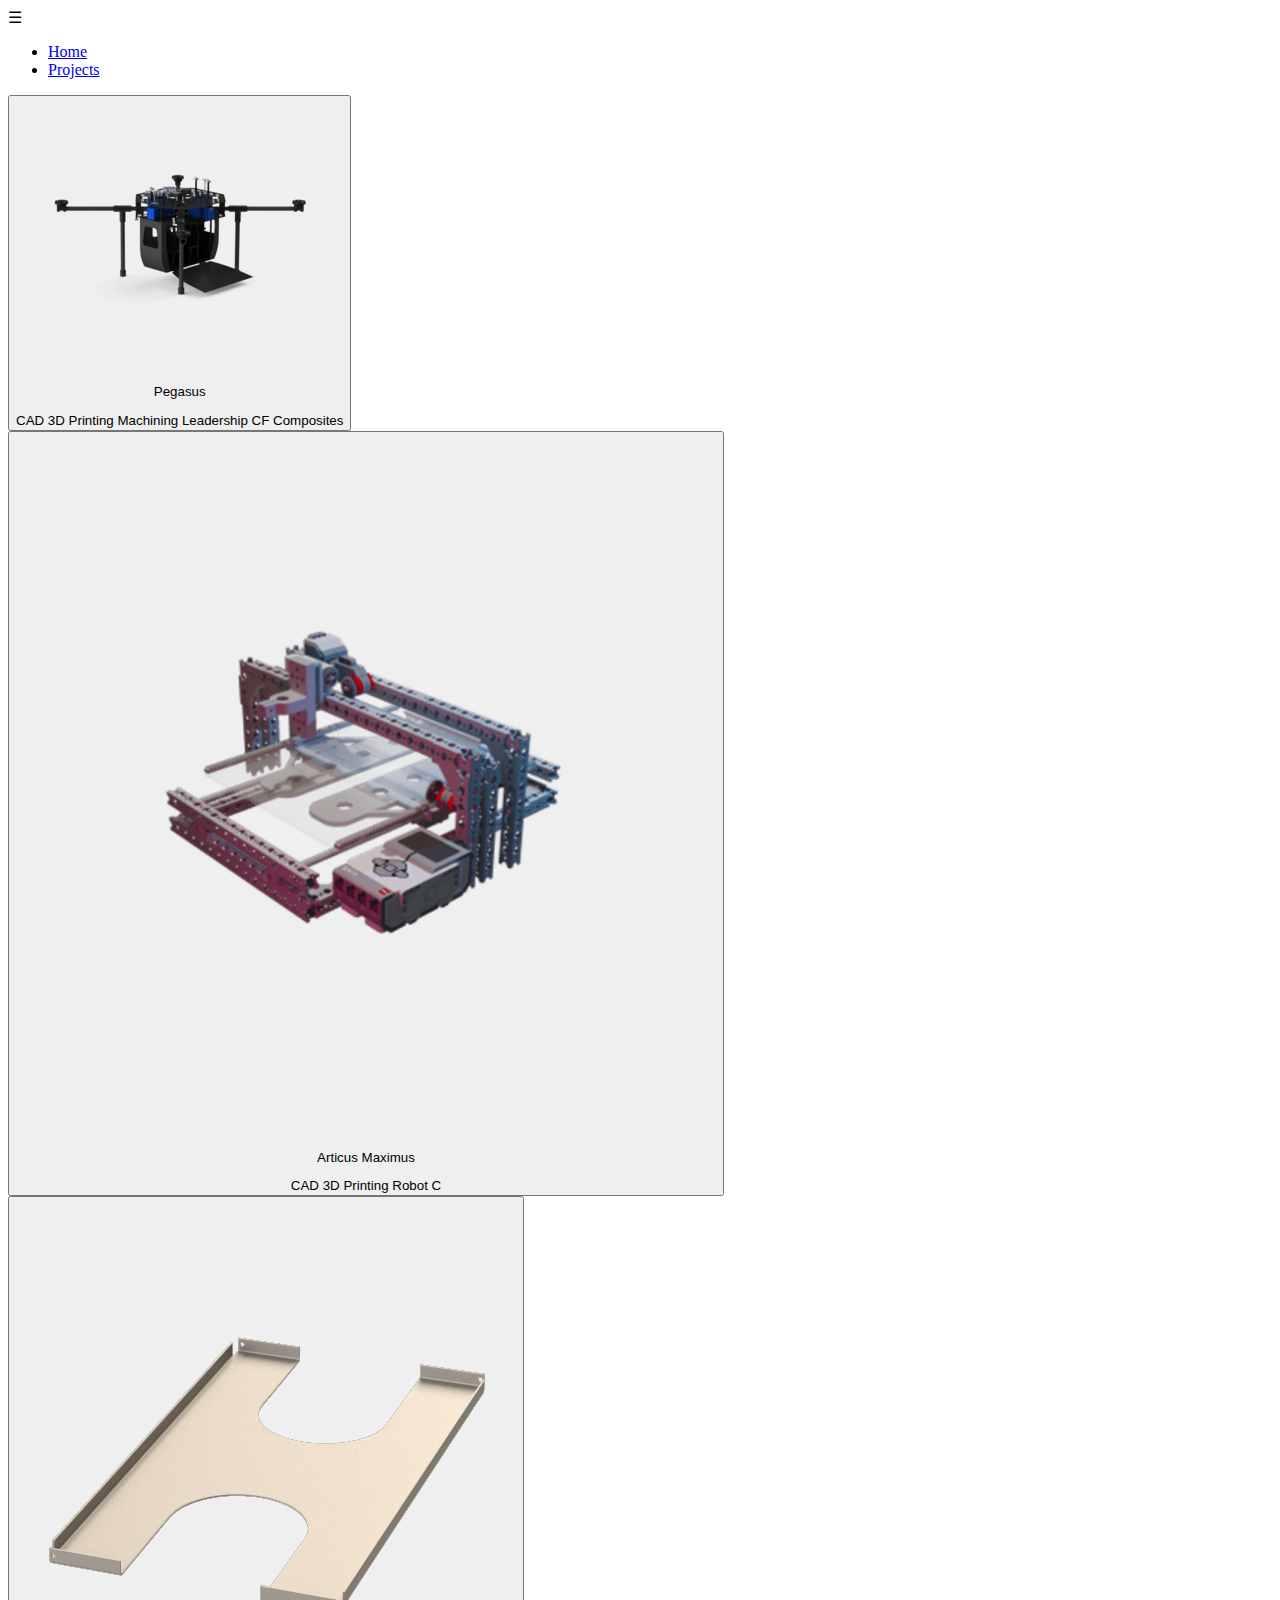
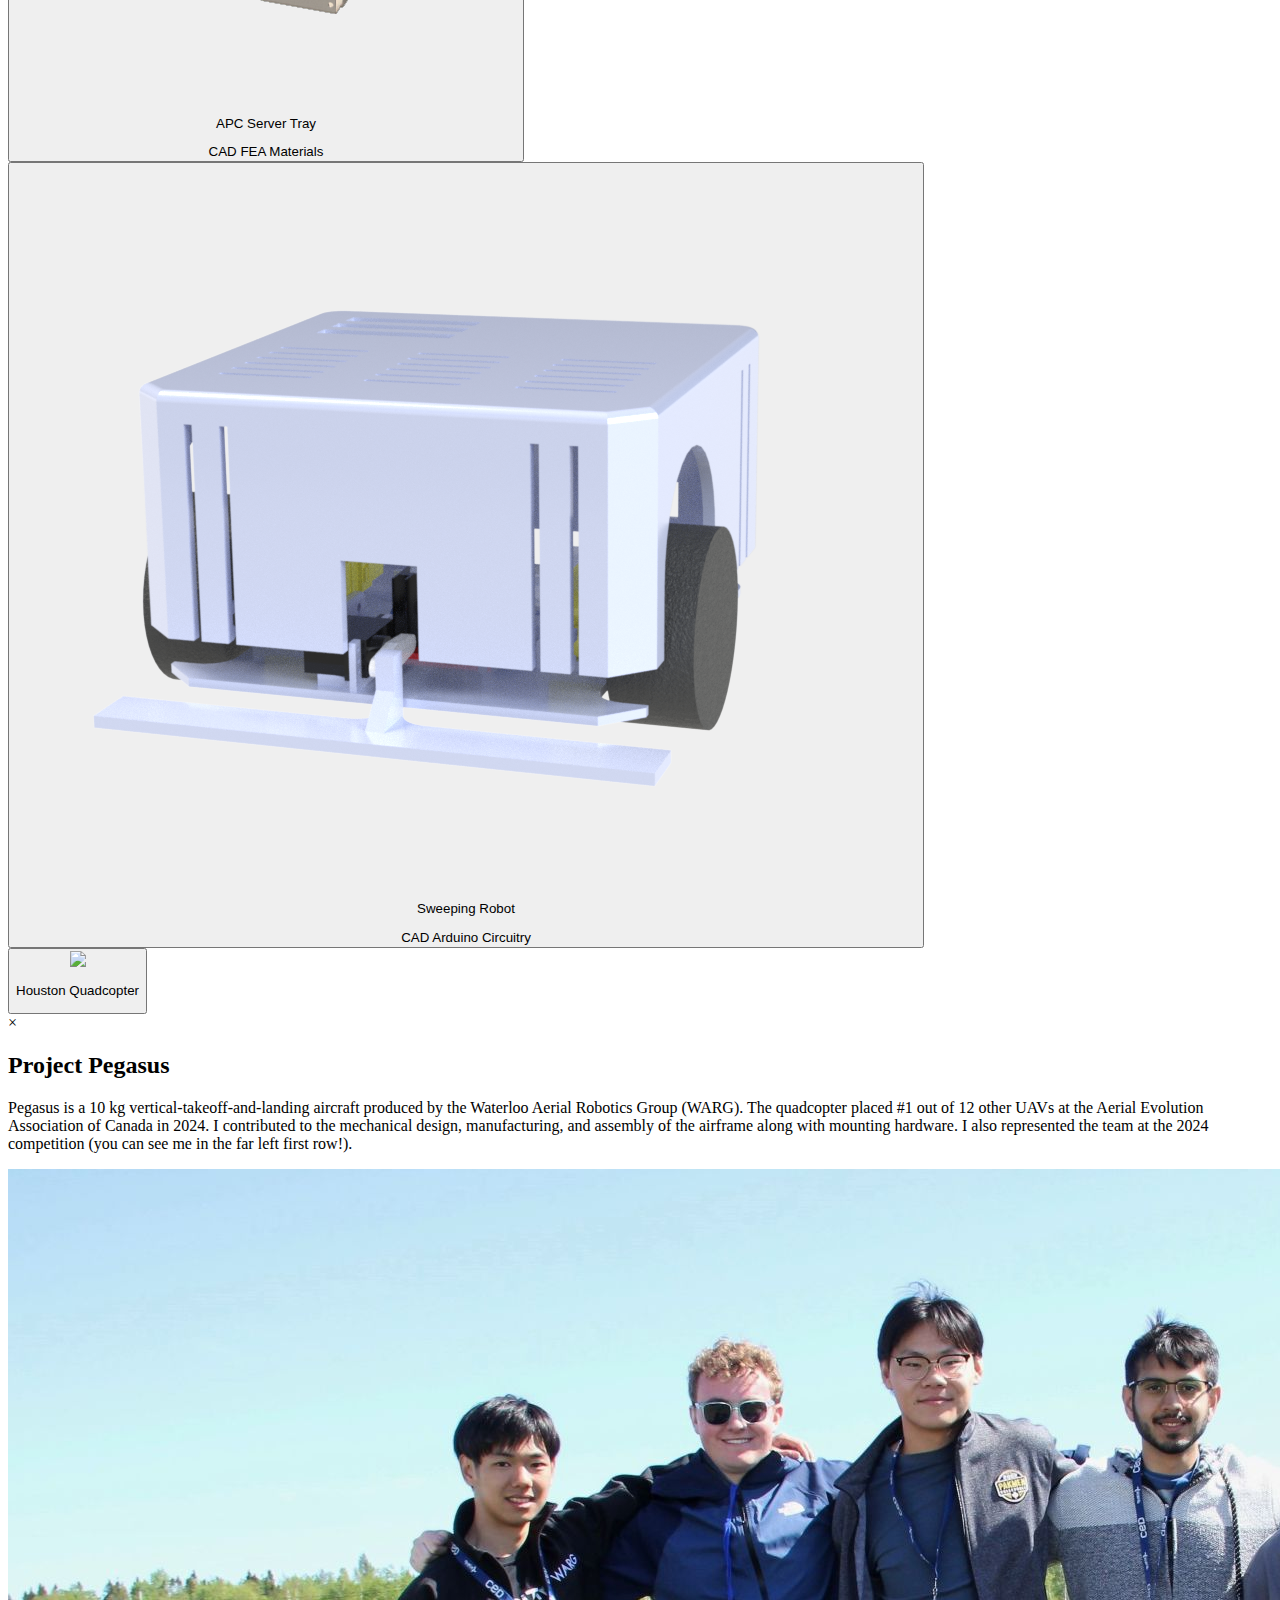
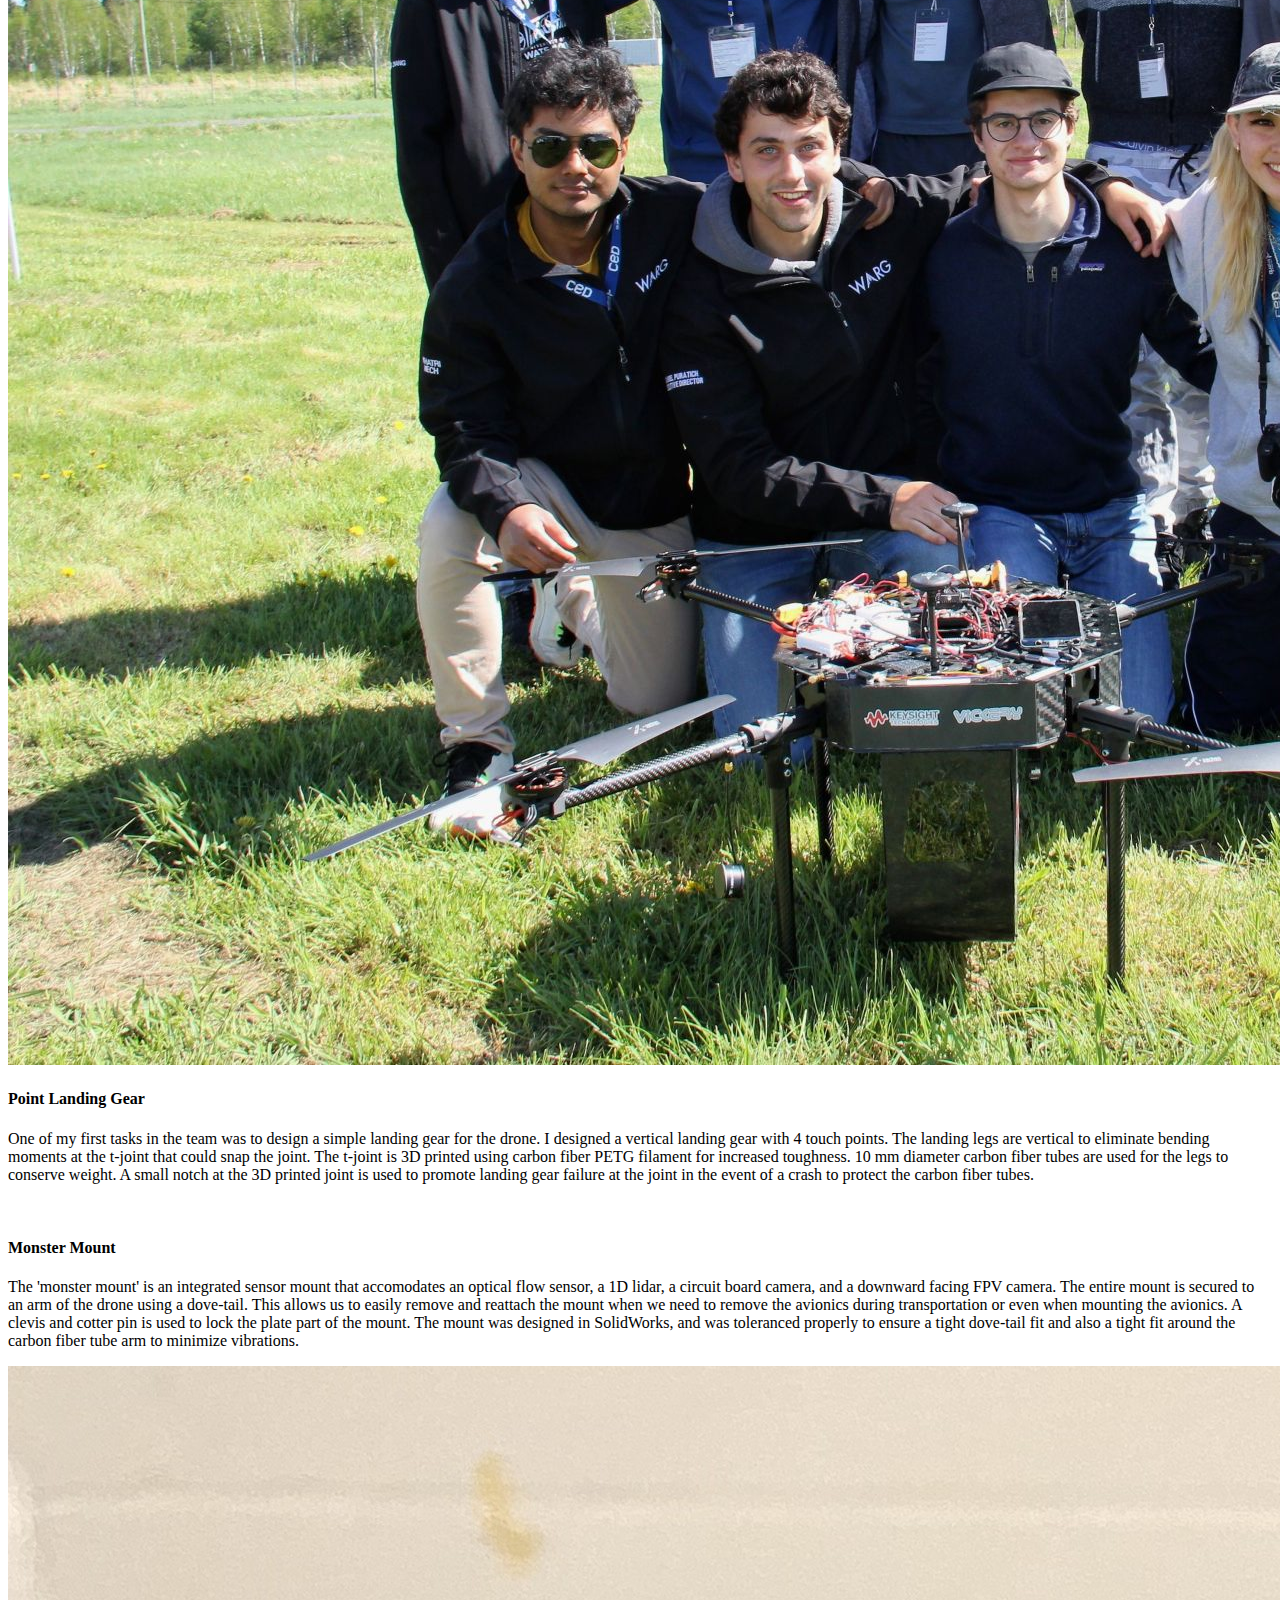
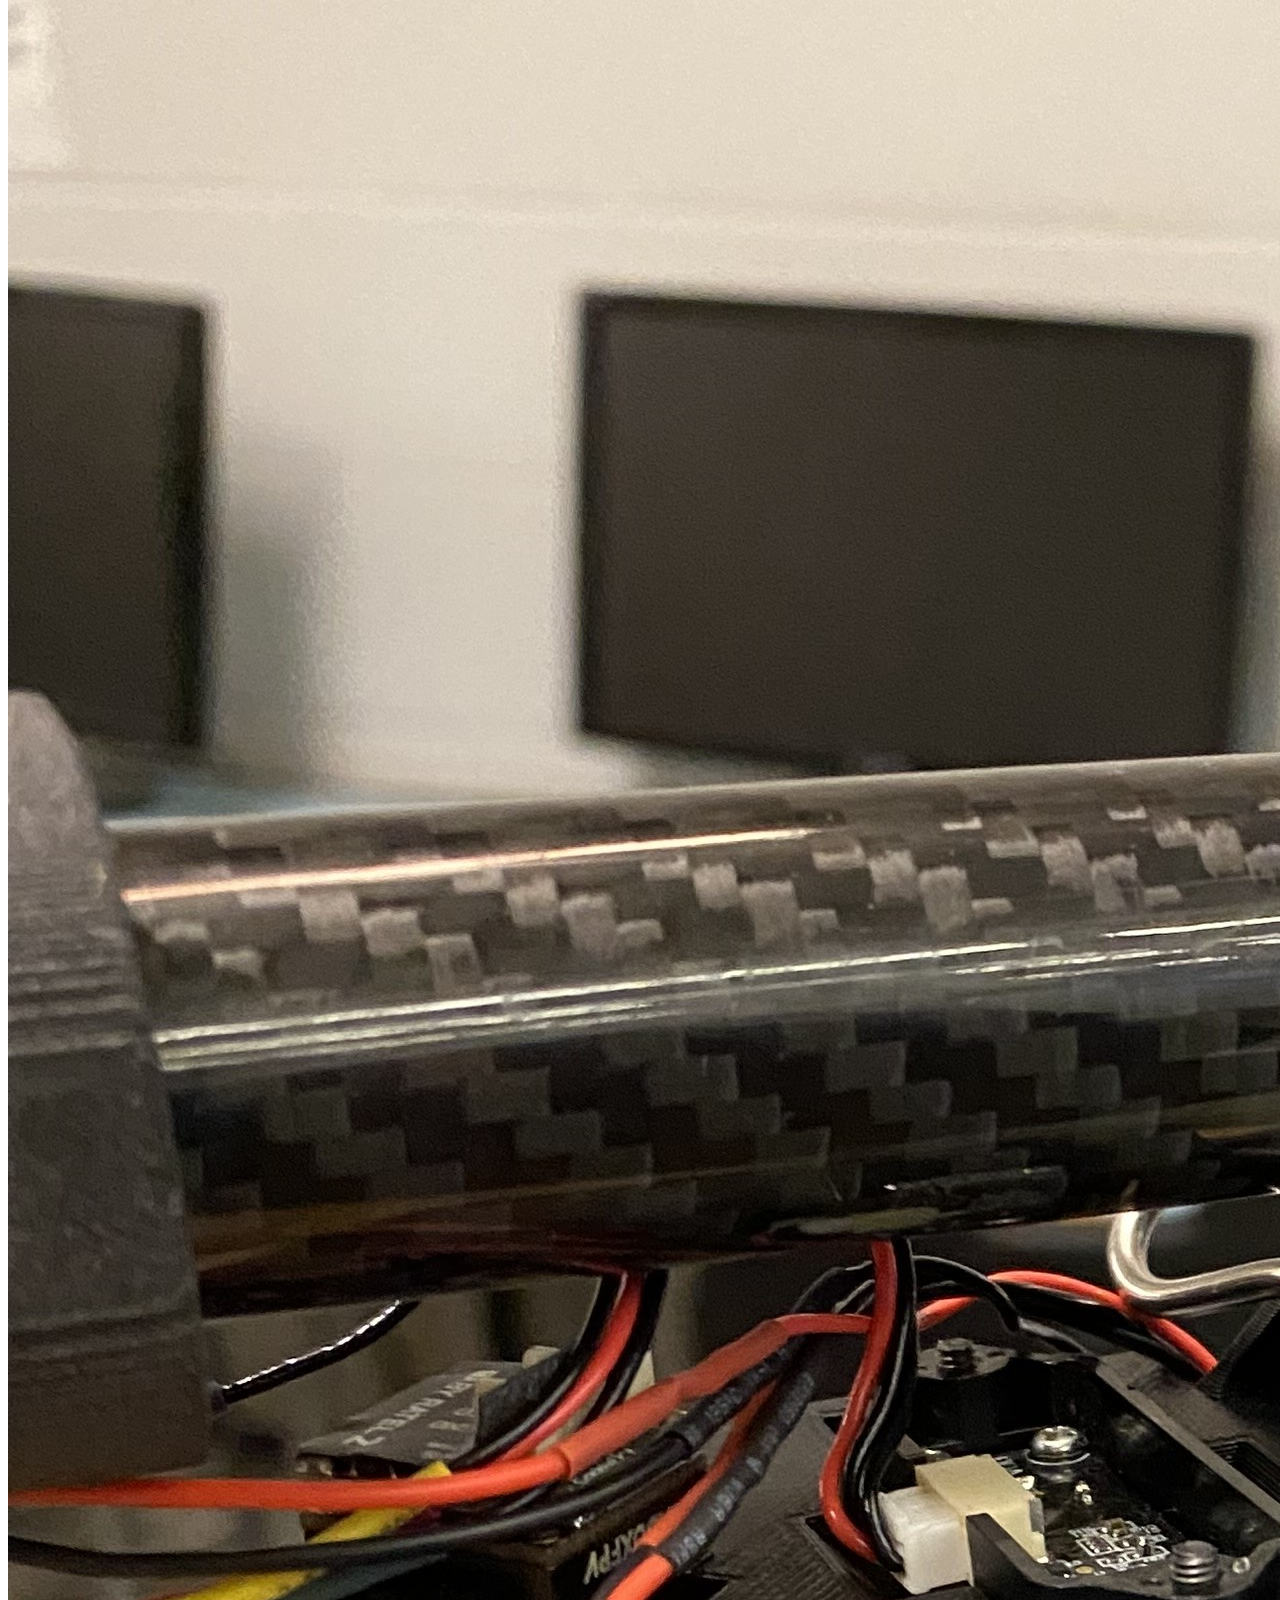
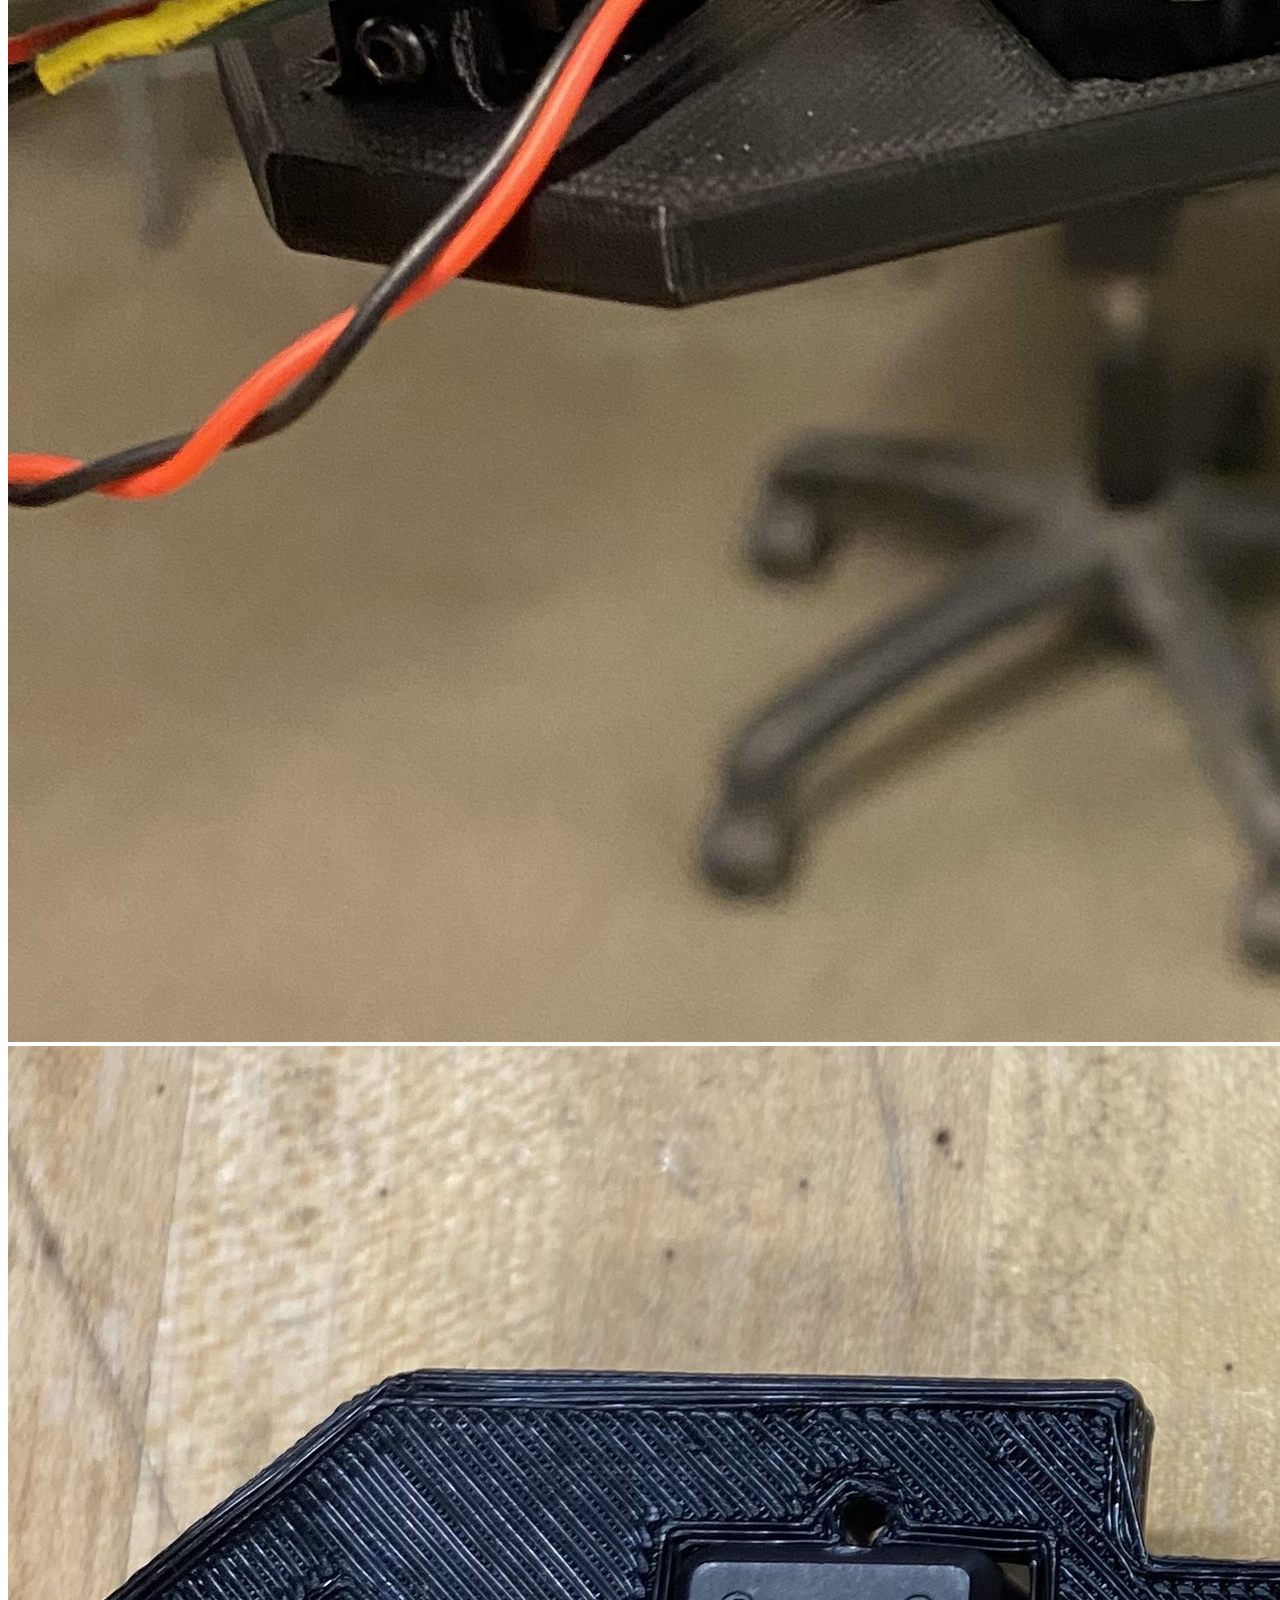
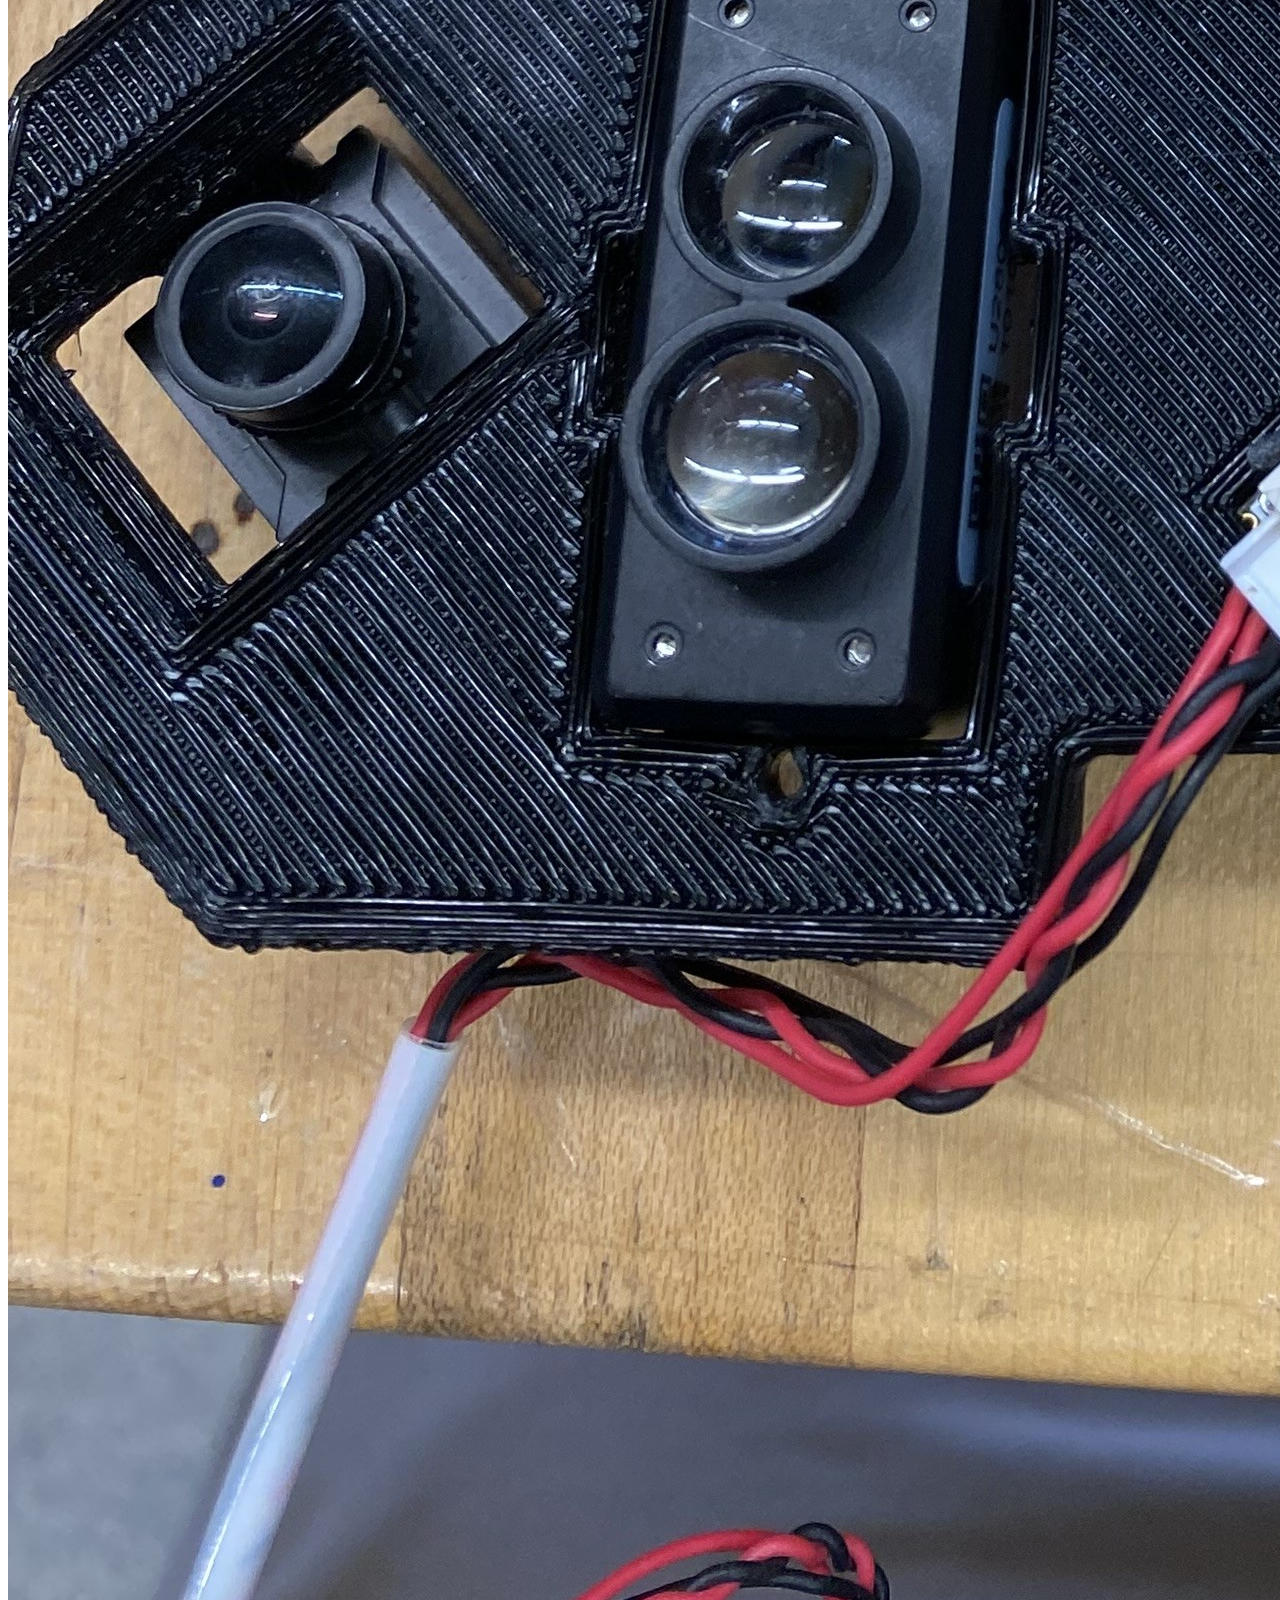
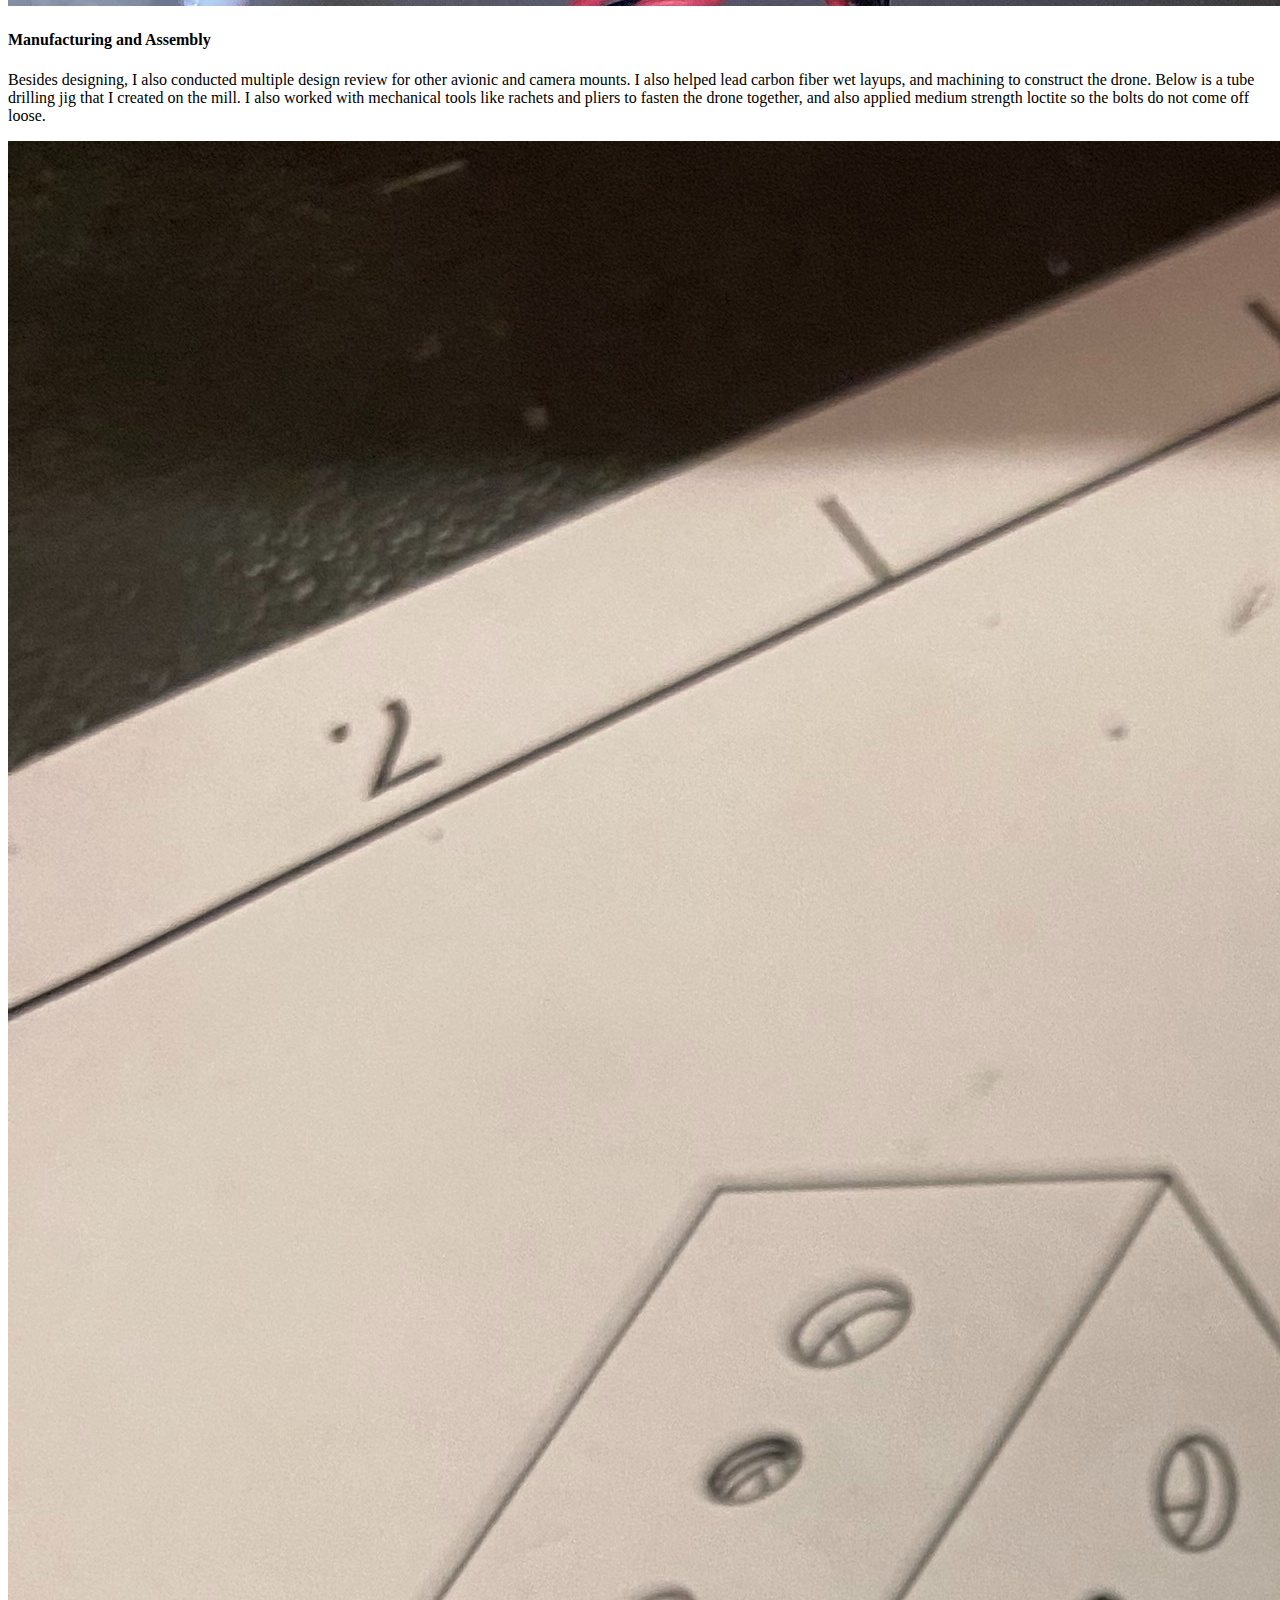
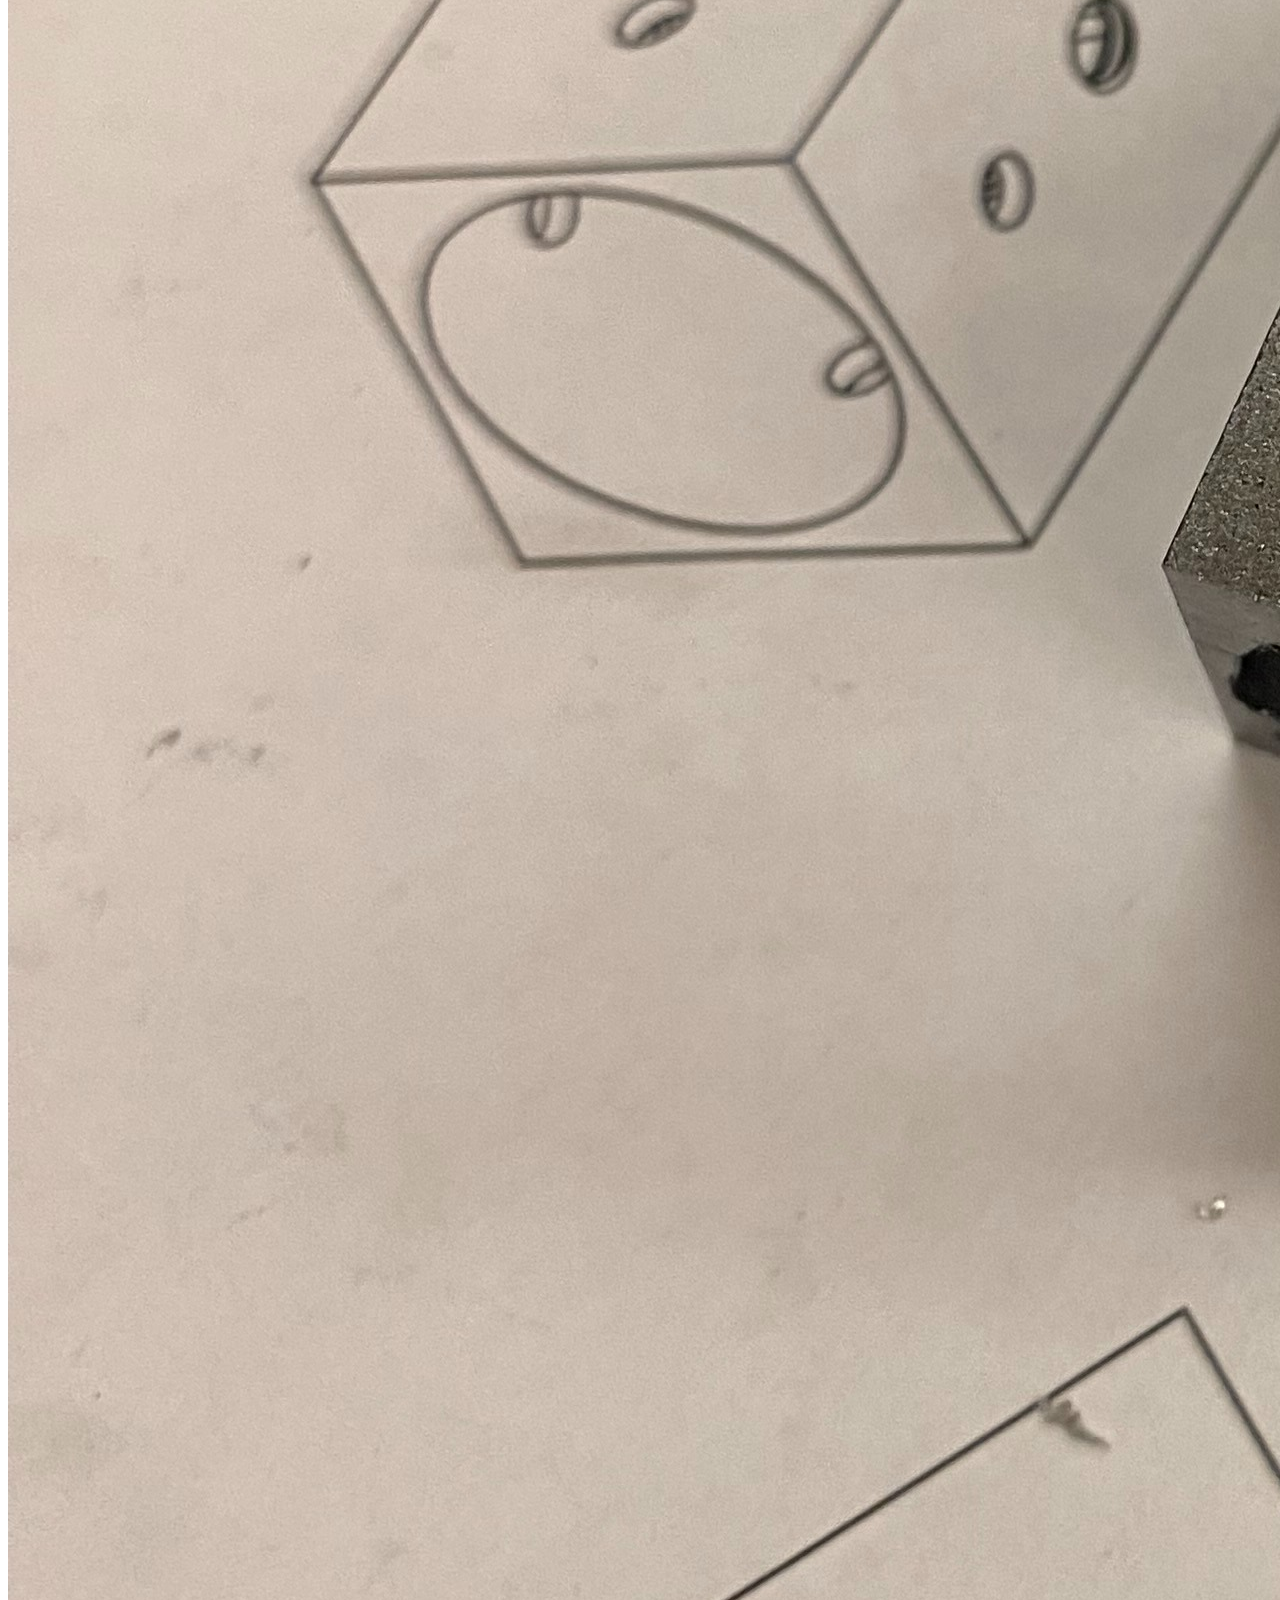
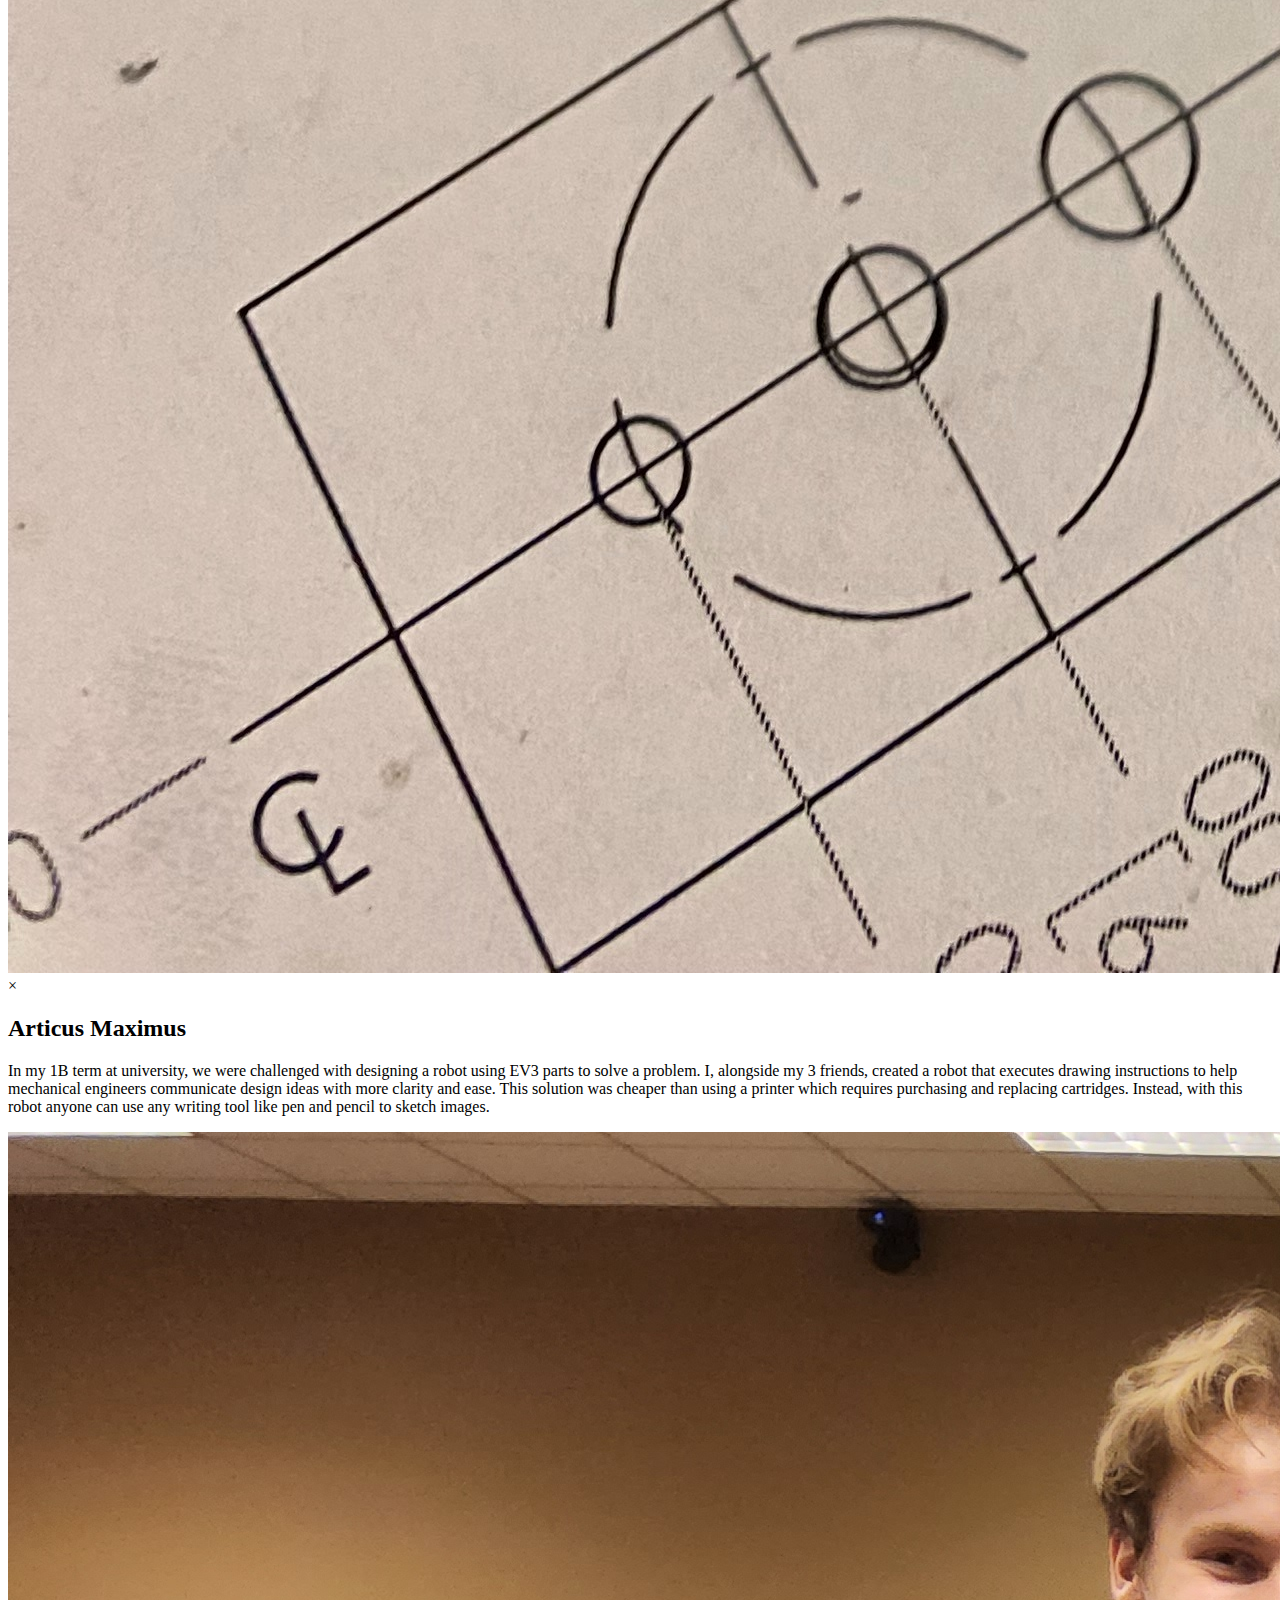
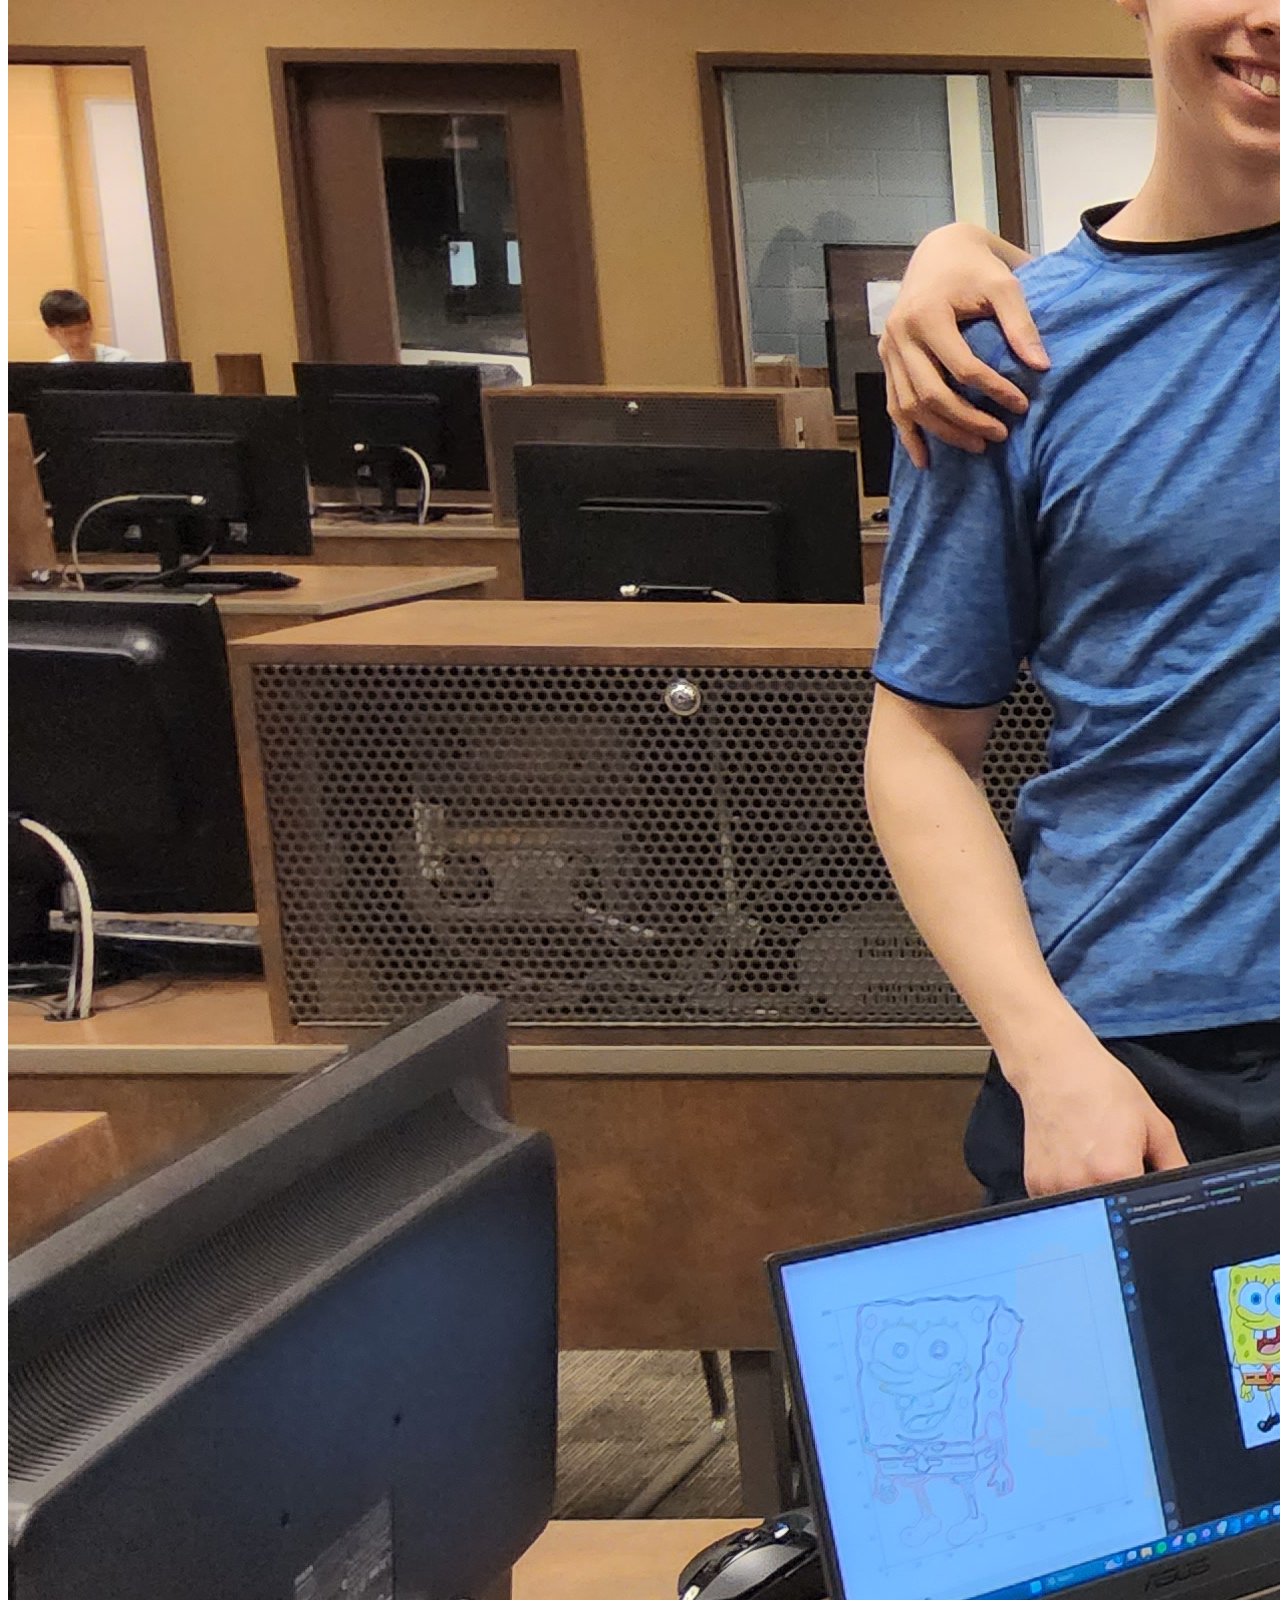
==== projects.html @ e27116bb "Add files via upload" ====
<!DOCTYPE html>
<html lang="en">
<head>
    <meta charset="UTF-8">
    <meta name="viewport" content="width=device-width, initial-scale=1.0">
    <meta name="author" content="Smile Khatri">
    <title>Smile's Portfolio</title>
    <link rel="stylesheet" href="./css/style_projects.css">
    <link rel="stylesheet" href="./css/style.css">
</head>
<body>
    <!-- Navigation Bar -->
    <nav class="navbar">
        <div class="container">
            <!-- Hamburger Icon (Visible on small screens) -->
            <div class="hamburger" id="hamburger-icon">
                &#9776;
            </div>
            <ul id="navbar-links">
                <li><a href="./home.html">Home</a></li>
                <li><a href="./projects.html">Projects</a></li>
            </ul>
        </div>
    </nav>

    <section class="projects-container">
    <!-- Projects container -->
    <div class="projects-grid">
        <div class="project-item">
            <button class="openModalBtn" data-target="pegasus">
                <img src="./img/peg_render.png" alt="Pegasus">
                <p class="project-title">Pegasus</p>
                <div class="tags">
                    <span class="tag">CAD</span>
                    <span class="tag">3D Printing</span>
                    <span class="tag">Machining</span>
                    <span class="tag">Leadership</span>
                    <span class="tag">CF Composites</span>
                </div>
            </button>
        </div>
        <div class="project-item">
            <button class="openModalBtn" data-target="articus">
                <img src="./img/articus_render.png">
                <p class="project-title">Articus Maximus</p>
                <div class="tags">
                    <span class="tag">CAD</span>
                    <span class="tag">3D Printing</span>
                    <span class="tag">Robot C</span>
                </div>
            </button>
        </div>
        <!-- Add more project items as needed -->
        <div class="project-item">
            <button class="openModalBtn" data-target="server-tray">
                <img src="./img/server-tray-render.png">
                <p class="project-title">APC Server Tray</p>
                <div class="tags">
                    <span class="tag">CAD</span>
                    <span class="tag">FEA</span>
                    <span class="tag">Materials</span>
                </div>
            </button>
        </div>
        <div class="project-item">
            <button class="openModalBtn" data-target="sweeper">
                <img src="./img/sweeper_render.png">
                <p class="project-title">Sweeping Robot</p>
                <div class="tags">
                    <span class="tag">CAD</span>
                    <span class="tag">Arduino</span>
                    <span class="tag">Circuitry</span>
                        </div>
            </button>
        </div>
        <div class="project-item">
            <button class="openModalBtn" data-target="modal4">
                <img src="image2.jpg">
                <p class="project-title">Houston Quadcopter</p>
            </button>
        </div>

    </div>
    
    <!-- Modals -->
    <div class="modal" id="pegasus"> <!--Match the id with the data-target in the project-item--> 
        <div class="modal-overlay"></div> 
        <div class="modal-content">
            <span class="closeBtn">&times;</span>
            <h2>Project Pegasus</h2>
                <p>Pegasus is a 10 kg vertical-takeoff-and-landing aircraft produced by the Waterloo Aerial Robotics Group (WARG).
                The quadcopter placed #1 out of 12 other UAVs at the Aerial Evolution Association of Canada in 2024. 
                I contributed to the mechanical design, manufacturing, and assembly of the airframe along with mounting hardware.
                I also represented the team at the 2024 competition (you can see me in the far left first row!).
                </p>
                <img src="./img/warg-pic.jpg" alt="">
            <h4>Point Landing Gear</h3>
                <p>One of my first tasks in the team was to design a simple landing gear for the drone. I designed a vertical landing gear
                   with 4 touch points. The landing legs are vertical to eliminate bending moments at the t-joint that could snap the joint. The t-joint is 
                   3D printed using carbon fiber PETG filament for increased toughness. 10 mm diameter carbon fiber tubes are used for the legs
                   to conserve weight. A small notch at the 3D printed joint is used to promote landing gear failure at the joint in the event of a crash 
                   to protect the carbon fiber tubes.
                </p>
                <img src="./img/peggy-tjoint.jpg" alt="">

            <h4>Monster Mount</h4>
                <p>
                    The 'monster mount' is an integrated sensor mount that accomodates an optical flow sensor, a 1D lidar, a circuit board camera, and 
                    a downward facing FPV camera. The entire mount is secured to an arm of the drone using a dove-tail. This allows us to easily remove and 
                    reattach the mount when we need to remove the avionics during transportation or even when mounting the avionics. A clevis and cotter pin 
                    is used to lock the plate part of the mount. The mount was designed in SolidWorks, and was toleranced properly to ensure a tight dove-tail fit
                    and also a tight fit around the carbon fiber tube arm to minimize vibrations. 
                </p>
                <img src="./img/mm-mounted.jpg" alt="">
                <img src="./img/mm-underside.jpg" alt="">
            <h4>Manufacturing and Assembly</h4>
                <p>Besides designing, I also conducted multiple design review for other avionic and camera mounts. I also helped
                   lead carbon fiber wet layups, and machining to construct the drone. Below is a tube drilling jig that I created on the mill.
                   I also worked with mechanical tools like rachets and pliers to fasten the drone together, and also applied medium strength loctite
                   so the bolts do not come off loose. 
                </p>
                <img src="./img/tube_jig.jpg" alt="">
        </div>
    </div>
    
    <div class="modal" id="articus">
        <div class="modal-overlay"></div> 
        <div class="modal-content">
            <span class="closeBtn">&times;</span>
            <h2>Articus Maximus</h2>
            <p>In my 1B term at university, we were challenged with designing a robot using EV3 parts to solve a problem.
               I, alongside my 3 friends, created a robot that executes drawing instructions to help mechanical engineers 
               communicate design ideas with more clarity and ease. This solution was cheaper than using a printer which requires purchasing
               and replacing cartridges. Instead, with this robot anyone can use any writing tool like pen and pencil to sketch images.  
            </p>
            <img src="./img/articus-group.jpg" alt="The team!">
            <p>Proper engineering process was used to define the scope of the project, brainstorm ideas, and collectively decide the most 
               effective design approach. The need statement for this project was "a need exists to draw an image by moving a drawing instrument
               in the x, y, and z-axes while keeping production cost under $100 CAD." Throughout the process, the group performed and documented 
               software and mechanical integration tests to ensure project timelines would be met and the goals would be achieved.
            </p>
            <h4>Base design and y-axis</h4>
            <p>
                The frame of the robot is constructed out of Tetrix Prime beams and connectors. The base frame is integrated with the 
                y-axis because the sketching bed is actuated along the y-axis using a linear bearing. A rack-and-pinion mechanism is used 
                to translate the sketching bed. The bed is supported by 2 aluminum rods and a linear bearing to ensure smooth sliding.
                An EV3 stepper motor and pinion gear is used to move the bed (both not shown in the image below). A rack gear was designed and 
                3D printed, and glued to the arcylic sketching platform.  The sketching platform was lasercut. 2 custom mounting fixtures are designed
                to secure the sketching platform to the linear bearing shown in the underside view. The sketching platform is glued to the fixture. 
                We also ran into the issue of misalignment of the rack gears not being perfectly parallel which limited the range of motion along the y-axis. 
                I added a slot cut-out on the sketching platform where the rack gear would fix so that the rack gear can be glued accurately to the acrylic platform.
            </p>
            <img src="./img/articus-base-render.png" alt="">
            <img src="./img/articus-underside.png" alt="">
            <h4>Integration and User Interface</h4>
            <p>On the integration side, I involved in assembling the frame, mounting the stepper motors and proposing design solutions. We learned that integration is 
               DIFFICULT. It is essential to start testing early on so that you can catch simple mistakes before they become too costly. Besides integration, I also wrote 
               the Robot C software for the user interface in the EV3 brick which can be found here: <a href="https://github.com/Miekale/ArticusMaximus">github.com/Miekale/ArticusMaximus</a>.
               Also check out the gif of the robot working, and a sketch of <a href="https://www.linkedin.com/in/mohammed-nassar-phd-p-l-eng-views-posted-are-my-own-5b7682223/" style="text-decoration: none;">Professor Nassar!</a>
            </p>
            <img src="./img/Articus_Printing.gif" alt="">
            <img src="./img/nassar.png" alt="">
        </div>
    </div>
    <div class="modal" id="server-tray">
        <div class="modal-overlay"></div> 
        <div class="modal-content">
            <span class="closeBtn">&times;</span>
            <h2>APC Server Tray</h2>
            <p>During my co-op at Borrum Energy Solutions, my boss asked me to design a tray to mount the work servers 
               inside an <a href="https://www.apc.com/ca/en/product/AR3100/apc-netshelter-sx-server-rack-enclosure-42u-black-1991h-x-600w-x-1070d-mm/">APC server rack</a> that was donated to the office. 
               Each tray had to support a maximum load of 60kg. This is a non-commercial product.
            </p>
            <p>
                To design this tray, I performed the following actions:
                <ul>
                    <li>Obtained dimensions of the server rack in the office by measuring and researching the rack model</li>
                    <li>Designed the server tray using SolidWorks sheetmetal and produced a manufacturing drawing</li>
                    <li>Performed hand calculations and verified the stresses using Ansys FEA</li>
                    <li>Chose to use 1/8" 44W steel due to cheaper cost and greater strength based on quotes
                        and stress analysis
                    </li>
                    <li>Communicated with the supplier to manufacture the server and addressed concerns regarding the drawing</li>
                    <li>Obtained a 2.5 safety factor, and added side flanges along the length to minimize deflection</li>
                </ul>
            </p>
            <img src="./img/server_tray_sim.jpg" alt="">
            <p>Below are some pictures of the tray being installed and in-use!</p>
            <img src="./img/tray-top.jpg" alt="">
            <img src="./img/rack_front.jpg" alt="">
        </div>
    </div>
    <div class="modal" id="sweeper">
        <div class="modal-overlay"></div> 
        <div class="modal-content">
            <span class="closeBtn">&times;</span>
            <h2>Sweeping Robot</h2>
            <p>One of the most important aspects of life that university students overlook is cleaning their home! This served as a key 
               motivation for this project. At its current stage, the robot is designed as a prototype focusing on testing the mechanical and 
               electrical systems, with fully autonomous functionality falling outside the project's scope.  
            </p>
            <h4>System Architecture</h4>
                <p>The simplest method to control the robot at its prototyping stage was through user input. The robot's drivetrain would be controlled 
                    by an operator using PC keys. For wireless control, bluetooth was selected as the cheapest and most efficient protocol.
                    Arduino Uno was the chosen micro-controller, and a HC-05 module was used to establish communication between the PC and Arduino.
                </p>
                <img src="./img/sweeper-diagram.png" alt="">
            <h4>Hardware and Electrical</h4>
                <p>A DC TT motor was chosen because it satisfied the torque requirements, was cheap, and is easy to integrate with Arduino. A L298N H-bridge is used to feed PWM input to the DC motor. 
                As for the power supply, a 12V DC power supply is used instead of batteries because it is cheaper and easier to prototype with. 
                </p>
                <p>The DC motor was rated for 6V but the power supply provides 12V. I needed to find the PWM value that would provide 6V to the motor.                          
                I tested various PWM duty cycle values and measured the motor voltage using a multimeter. Using linear regression
                I was able to narrow down the duty cycle value to '80' to output almost 6V without exceeding that value. The results are shown below.
                </p>
                <img src="./img/sweeper-excel.png" alt="">
                   
            <h4>Mechanical</h4>
                <p>
                    The frame was designed in SolidWorks. There is a main baseplate on which all electronics are mounted to. For the drivetrain, there are 2
                    forward wheels, and a single caster wheel is placed at the rear. For the sweeping mechanism, a singular beam is placed at the front 
                    and a sweeping bad is attached under the beam. This beam is raised and lowered using a servo. The beam, base, and motor mounts are 3D 
                    printed out of PETG.
                </p>
                <img src="./img/sweeper-base-render.png" alt="">
                <p>To cover the electronics and wires, a PETG cover is designed. The cover features cantilever snapfit hooks that latches it to the base 
                   for quick and easy installation. In the future, I would advise using PLA instead of PETG for snapfits for more stiffness. 
                   Slot cutouts are added for cooling and viewing the Arduino and bluetooth LEDs to verify that the system is operating.
                </p>
                <img src="./img/sweeper-cover.png" alt="">
                <h4>Final product</h4>
                    <img src="./img/sweeper-wiring.png" alt="">
                    <img src="./img/sweeper_cover_on.jpg" alt="">
        </div>
    </div>
    <div class="modal" id="modal5">
        <div class="modal-overlay"></div> 
        <div class="modal-content">
            <span class="closeBtn">&times;</span>
            <p>Content for the second modal</p>
        </div>
    </div>
</section>

    <!-- JavaScript to toggle the hamburger menu -->
    <script>
        const hamburgerIcon = document.getElementById('hamburger-icon');
        const navbarLinks = document.getElementById('navbar-links');

        hamburgerIcon.addEventListener('click', function() {
            navbarLinks.classList.toggle('active');
        });

        // Get all the open buttons and modals
        var openButtons = document.querySelectorAll('.openModalBtn');
        var modals = document.querySelectorAll('.modal');
        var closeBtns = document.querySelectorAll('.closeBtn');

        // Open the modal based on the button's data-target attribute
        openButtons.forEach(function(button) {
            button.addEventListener('click', function() {
                var targetModalId = this.getAttribute('data-target');
                var targetModal = document.getElementById(targetModalId);
                targetModal.style.display = "flex";
            });
        });

        // Close the modal when clicking the close button
        closeBtns.forEach(function(btn) {
            btn.addEventListener('click', function() {
                var modal = this.closest('.modal');
                modal.style.display = "none";
            });
        });

        // Close the modal when clicking outside of the modal content (on the overlay)
        window.addEventListener('click', function(event) {
            modals.forEach(function(modal) {
                // Check if the click was outside of the modal content (on the overlay)
                if (event.target === modal.querySelector('.modal-overlay')) {
                    modal.style.display = "none";
                }
            });
        });


    </script>
</body>
</html>
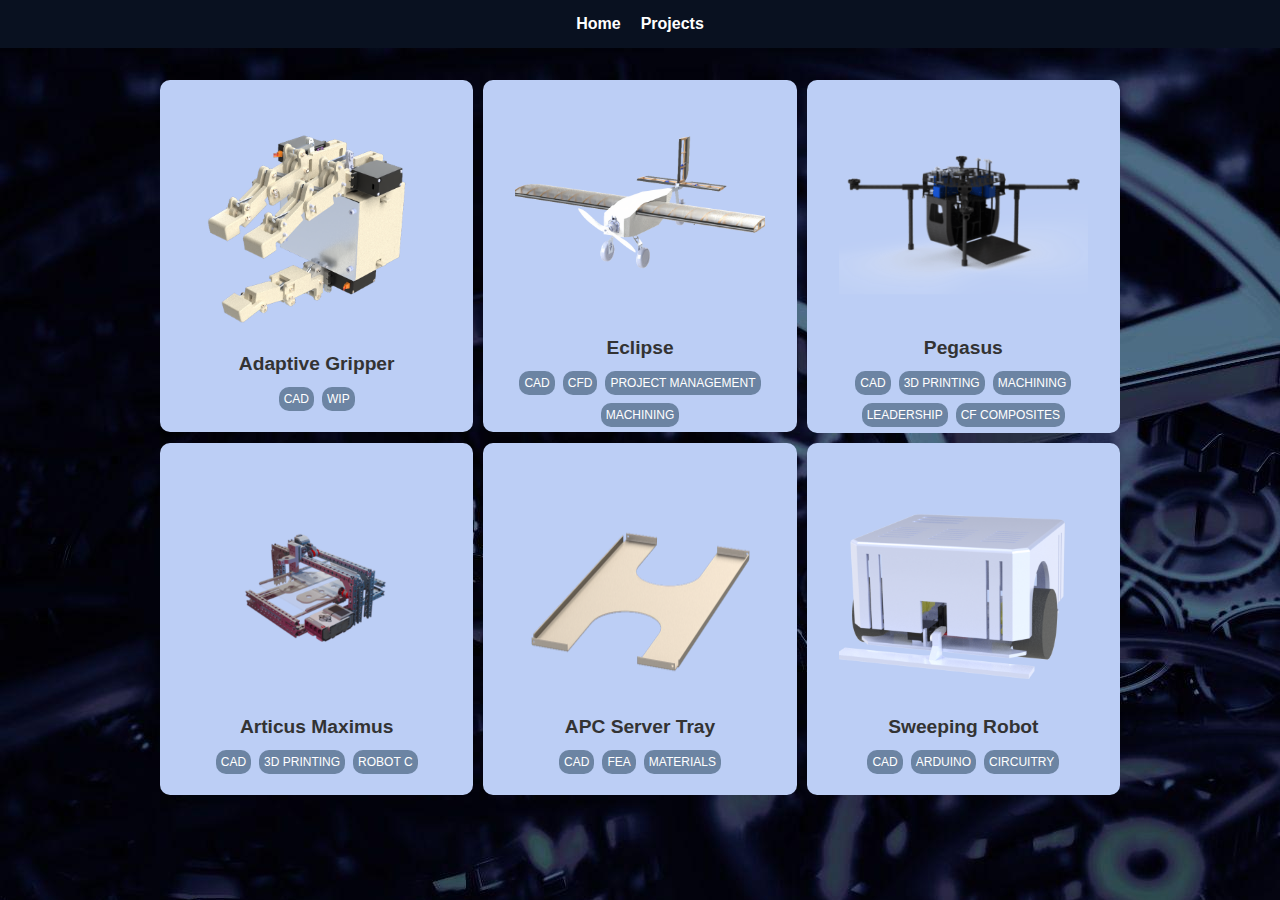
==== commit 722b9c50: "Added gripper project" ====
--- a/projects.html
+++ b/projects.html
@@ -17,7 +17,7 @@
                 &#9776;
             </div>
             <ul id="navbar-links">
-                <li><a href="./home.html">Home</a></li>
+                <li><a href="./index.html">Home</a></li>
                 <li><a href="./projects.html">Projects</a></li>
             </ul>
         </div>
@@ -26,6 +26,28 @@
     <section class="projects-container">
     <!-- Projects container -->
     <div class="projects-grid">
+        <div class="project-item">
+            <button class="openModalBtn" data-target="gripper"> <!-- data targets ID-->
+                <img src="./img/gripper_assem.png">
+                <p class="project-title">Adaptive Gripper</p>
+                <div class="tags">
+                    <span class="tag">CAD</span>
+                    <span class="tag">WIP</span>
+                        </div>
+            </button>
+        </div>
+        <div class="project-item">
+            <button class="openModalBtn" data-target="eclipse"> <!-- data targets ID-->
+                <img src="./img/eclipse_render.png">
+                <p class="project-title">Eclipse</p>
+                <div class="tags">
+                    <span class="tag">CAD</span>
+                    <span class="tag">CFD</span>
+                    <span class="tag">Project Management</span>
+                    <span class="tag">Machining</span>
+                        </div>
+            </button>
+        </div>
         <div class="project-item">
             <button class="openModalBtn" data-target="pegasus">
                 <img src="./img/peg_render.png" alt="Pegasus">
@@ -50,7 +72,6 @@
                 </div>
             </button>
         </div>
-        <!-- Add more project items as needed -->
         <div class="project-item">
             <button class="openModalBtn" data-target="server-tray">
                 <img src="./img/server-tray-render.png">
@@ -63,7 +84,7 @@
             </button>
         </div>
         <div class="project-item">
-            <button class="openModalBtn" data-target="sweeper">
+            <button class="openModalBtn" data-target="sweeper"> <!-- data targets ID-->
                 <img src="./img/sweeper_render.png">
                 <p class="project-title">Sweeping Robot</p>
                 <div class="tags">
@@ -73,13 +94,6 @@
                         </div>
             </button>
         </div>
-        <div class="project-item">
-            <button class="openModalBtn" data-target="modal4">
-                <img src="image2.jpg">
-                <p class="project-title">Houston Quadcopter</p>
-            </button>
-        </div>
-
     </div>
     
     <!-- Modals -->
@@ -120,9 +134,15 @@
                    so the bolts do not come off loose. 
                 </p>
                 <img src="./img/tube_jig.jpg" alt="">
-        </div>
-    </div>
-    
+                <p>For Pegasus, carbon fiber manufacturing was done through wet layups due to a simpler setup process and simplicity of the parts.
+                   I worked with the mechanical lead to select carbon fiber and the appropriate epoxy resin, and led manufacturing sessions. This involved 
+                   calculating carbon fiber to epoxy-resin ratio, and demonstrating proper laminating techniques and teaching members. Below is a part 
+                   (designed by another team member) which I co-lead a manufacturing session for. The part is cut into 4 pieces to make battery covers for 
+                   the drone frame.  
+                </p>
+                <img src="./img/battery_cover.jpg">
+        </div>
+    </div>
     <div class="modal" id="articus">
         <div class="modal-overlay"></div> 
         <div class="modal-content">
@@ -133,7 +153,7 @@
                communicate design ideas with more clarity and ease. This solution was cheaper than using a printer which requires purchasing
                and replacing cartridges. Instead, with this robot anyone can use any writing tool like pen and pencil to sketch images.  
             </p>
-            <img src="./img/articus-group.jpg" alt="The team!">
+            <img src="./img/Articus_Printing.gif" alt="Robot in action!">
             <p>Proper engineering process was used to define the scope of the project, brainstorm ideas, and collectively decide the most 
                effective design approach. The need statement for this project was "a need exists to draw an image by moving a drawing instrument
                in the x, y, and z-axes while keeping production cost under $100 CAD." Throughout the process, the group performed and documented 
@@ -158,8 +178,8 @@
                the Robot C software for the user interface in the EV3 brick which can be found here: <a href="https://github.com/Miekale/ArticusMaximus">github.com/Miekale/ArticusMaximus</a>.
                Also check out the gif of the robot working, and a sketch of <a href="https://www.linkedin.com/in/mohammed-nassar-phd-p-l-eng-views-posted-are-my-own-5b7682223/" style="text-decoration: none;">Professor Nassar!</a>
             </p>
-            <img src="./img/Articus_Printing.gif" alt="">
             <img src="./img/nassar.png" alt="">
+            <img src="./img/articus-group.jpg" alt="">
         </div>
     </div>
     <div class="modal" id="server-tray">
@@ -233,11 +253,74 @@
                     <img src="./img/sweeper_cover_on.jpg" alt="">
         </div>
     </div>
-    <div class="modal" id="modal5">
-        <div class="modal-overlay"></div> 
-        <div class="modal-content">
-            <span class="closeBtn">&times;</span>
-            <p>Content for the second modal</p>
+    <div class="modal" id="eclipse"> <!-- style: "display: flex" to show perma-->
+        <div class="modal-overlay"></div> 
+        <div class="modal-content">
+            <span class="closeBtn">&times;</span>
+            <h2>Eclipse Fixed Wing Plane</h2>
+            <p>Eclipse is a RC plane designed by WARG to teach members about fixed wing aircraft characteristics and design.
+               As a mechanical lead, I was responsible for driving the empennage (tail) design, machining, and CFD simulations 
+               to guide control surface dimensions and servo selection. 
+            </p>
+            <h4>Empennage</h4>
+            <img src="./img/eclipse_empennage.png" alt="">
+            <img src="./img/empennage_made.jpg" alt="">
+            <img src="./img/empennage_mount.png" alt="">
+            <ul>
+                <li>Designed a light-weight empennage assembly in SolidWorks constructed out of carbon fiber rod, aluminum sheet, balsa sheet, heat shrink wrap, and 3D printed control surfaces</li>
+                <li>Toleranced rib design for laser cutting balsa wood, and 3D printing control surfaces </li>
+                <li>Simplified mounting mechanism, only requiring 2x M3 bolts to mount on the tail boom</li>
+                <li>Final weight 332g</li>
+            </ul>
+            <h4>Machining</h4>
+            <img src="./img/eclipse_spar.jpg" alt="">
+            <ul>
+                <li>Machined wing spars on a mill, added weight-saving slotouts on top and bottom faces</li>
+                <li>Trained team members on mill operation and interpreting mechanical drawings </li>
+            </ul>
+            <h4>CFD and Analyses</h4>
+            <img src="./img/eclipse_lift_drag_chart.png" alt="">
+            <img src="./img/ansys_wing_sim.png" alt="">
+            <ul>
+                <li>Characterized NACA 4412 airfoil through low and high fidelity CFD simulations, XFLR5 and Ansys, to determine 
+                    wing span and mean chord, and cruising speed (25 m/s)
+                </li>
+                <li>Created an Excel calculator to determine stall speeds, current draw, expected range, and lift parametrically through 
+                    speed, airfoil, and other parameters inputs
+                </li>
+                <li>
+                    Identified ideal placement for pitot tube on the wing to measure airspeed with minimum disturbance from the stagnation point,
+                    boundary layer, and accelerated flow region
+                </li>
+
+            </ul>
+        </div>
+    </div>
+    <div class="modal" id="gripper"> <!-- style: "display: flex" to show perma-->
+        <div class="modal-overlay"></div> 
+        <div class="modal-content">
+            <span class="closeBtn">&times;</span>
+            <h2>Adaptive Gripper</h2>
+            <p>The goal of this project was to design a robot gripper with high payload capacity of around ~2 kg,
+                while making the fingers dexterous. 
+            </p>
+            <h4>Finger design</h4>
+            <ul>
+                <li>Implemented a 4-bar linkage mechanism to control the grip position of the fingers</li>
+                <li>Each finger is a modular unit that can be mounted to the main gripper frame</li>
+                <li>Performed static load calculations on finger linage and joints to verify 2.5 kg payload capacity</li>
+            </ul>
+            <img src="./img/gripper_finger.png" alt="">
+            <h4>Assembly</h4>
+            <ul>
+                <li>3x fingers mount to the main block, and the top 2 fingers can perform abduction & adduction motion</li>
+                <li>Aluminum (2mm thick) sheet is used as the palm to minimize weight while maintaining strength</li>
+                <li>Side covers use a U-shaped snap fit for easy attachment, which covers electronics internal servos</li>
+                <li>Aluminum piece is used to attach the gripper on a shaft using a set screw (refer to section view)</li>
+            </ul>
+            <img src="./img/gripper_assem.png" alt="">
+            <img src="./img/gripper_section_view.png" alt="">
+
         </div>
     </div>
 </section>
--- a/css/style_projects.css
+++ b/css/style_projects.css
@@ -0,0 +1,196 @@
+::-webkit-scrollbar {
+    width: 5px;  /* Width of the vertical scrollbar */
+    height: 5px; /* Height of the horizontal scrollbar */
+  }
+  
+  /* Style the track (background) of the scrollbar */
+  ::-webkit-scrollbar-track {
+    background: none; /* Light gray track */
+    border-radius: 10px;  /* Optional: rounded corners for the track */
+  }
+  
+  /* Style the thumb (the part that moves) */
+  ::-webkit-scrollbar-thumb {
+    background: #2b366e; /* Darker color for the thumb */
+    border-radius: 10px; /* Optional: rounded corners for the thumb */
+  }
+
+
+/* Body and main container styling */
+body {
+    display: flex;
+    justify-content: center;  /* Center content horizontally */
+    height: 100vh;            /* Make sure body takes full viewport height */
+    background-image: url("../img/projects_background.jpg");
+    font-family: Arial, sans-serif;
+
+}
+
+.projects-container{
+    width: 75%;
+    padding-top: 60px;
+    margin-top: 20px;
+    justify-content: flex-start;
+}
+
+/* Projects container to hold all the project images */
+.projects-grid {
+    display: grid;
+    grid-template-columns: repeat(auto-fit, minmax(18rem, 1fr));
+    grid-template-rows: repeat(auto-fit, minmax(0rem, 1fr));
+    gap: 10px;
+    grid-auto-flow: row;   
+    box-sizing: border-box;
+    
+}
+
+/* Style for each project item (image) */
+.project-item {
+    display: flex;
+    flex-direction: column;   /* Stack the image and title vertically */
+    align-items: center;      /* Center the image and title horizontally */
+    height: auto;             /* Ensure the height adjusts automatically */
+    text-align: center;       /* Ensure the title is centered under the image */
+    cursor: pointer;
+    aspect-ratio: 1/1.125;
+    transition: transform 0.3s ease, box-shadow 0.3s ease; /* Smooth transition for transform and shadow */
+    border-radius: 8px; /* Optional: Rounded corners for a modern look */
+}
+
+.project-item button {
+    padding: 5px 10px;
+    border: 0;
+    border-radius: 10px;
+    width: 100%;
+    height: 100%;
+    background-color: #bccef5;
+
+}
+
+.project-item img {
+    width: 85%;              /* Ensure images take up the full width of the container */
+    height: auto;             /* Maintain aspect ratio */
+    object-fit: cover;
+    min-width: 200px;
+    aspect-ratio: 1 / 1;
+}
+
+.project-title {
+    margin-bottom: 5px;         /* Add some space between the image and the title */
+    margin-top: 0;
+    font-size: 1.2rem;          /* Set the font size for the title */
+    color: #333;              /* Set a color for the title */
+    font-weight: bold;        /* Optional: Make the title bold */
+}
+
+.project-item:hover {
+    transform: scale(1.02); /* Slightly increase size to "pop out" */
+    box-shadow: 0px 8px 15px rgba(0, 0, 0, 0.2); /* Enhanced shadow on hover */
+    z-index: 1; /* Ensure the hovered item appears on top of others */
+}
+
+.tags {
+    margin-top: 12px; /* Add some spacing from the project title */
+    display: flex; /* Align tags in a row */
+    flex-wrap: wrap; /* Allow tags to wrap to the next line if needed */
+    gap: 8px; /* Add space between tags */
+    justify-content: center;
+}
+
+.tag {
+    background-color: #6c84a3; /* Background color */
+    color: #fff; /* Text color */
+    font-size: 12px; /* Adjust font size */
+    padding: 5px 5px; /* Padding inside the tag */
+    border-radius: 10px; /* Rounded corners */
+    white-space: nowrap; /* Prevent text wrapping within a tag */
+    text-transform: uppercase; /* Optional: Make text uppercase */
+}
+
+
+
+
+.modal {
+    display: none;  /* Initially hidden */
+    position: fixed;
+    top: 0;
+    left: 0;
+    width: 100%;
+    height: 100%;
+    background-color: rgba(0, 0, 0, 0.7); /* Overlay color */
+    z-index: 1000;
+    justify-content: center;
+    align-items: center;
+}
+
+.modal h2{
+    text-align: center;
+    margin-bottom: 0;
+}
+
+
+.modal-content {
+    position: relative;  /* Relative positioning to position the close button */
+    display: flex;
+    flex-direction: column;
+    background-color: #a9beec;
+    padding: 20px;
+    border-radius: 8px;
+    z-index: 1010;  /* Ensure the content is above the overlay */
+    width: 80%;  /* Optional: set width of the modal */
+    max-width: 800px;  /* Optional: set max width */
+    max-height: 70vh;
+    overflow-y: auto;  /* Enable vertical scroll if content exceeds max-height */
+}
+
+.modal-overlay {
+    position: absolute;
+    top: 0;
+    left: 0;
+    width: 100%;
+    height: 100%;
+}
+
+.modal-content img{
+    width: 40%;
+    margin: 10px;
+    align-self: center;
+}
+
+.modal-content h4{
+    margin-top: 30px;
+    margin-bottom: 0;
+    text-decoration: underline;
+}
+
+.modal-content ul{
+    margin-top: 10px;
+}
+
+.modal-content p{
+    margin-bottom: 0;
+}
+
+/* Close button styling */
+.closeBtn {
+    position: absolute;
+    top: 10px;  /* Adjust this to position the button vertically */
+    right: 10px;  /* Adjust this to position the button horizontally */
+    font-size: 1.5rem;
+    color: #333;
+    background: none;
+    border: none;
+    cursor: pointer;
+    z-index: 1020;  /* Ensure the close button is above modal content */
+}
+
+.closeBtn:hover {
+    color: red;  /* Optional: Change color when hovering */
+}
+
+@media (max-width: 800px) {
+    .tag {
+        font-size: 10px; /* Adjust font size */
+    }
+
+}--- a/css/style.css
+++ b/css/style.css
@@ -0,0 +1,188 @@
+/* Global Styles */
+
+html {
+    height: 100%;
+    margin: 0;
+    padding: 0;
+}
+
+body{
+    font-family: Arial, sans-serif;
+    margin: 0;
+    padding: 0;
+    height: 100%; /* Ensure body takes full height */
+}
+
+.home-body {
+    font-family: Arial, sans-serif;
+    background-image: url('../img/plane.jpg');
+    background-size: cover;
+    background-position: center;
+    background-repeat: no-repeat;  
+    margin: 0;
+    height: 100%;
+    overflow-y: hidden;
+    display: flex;
+    align-items: center;
+}
+
+/* Navigation Bar */
+.navbar {
+    background-color: rgb(9, 17, 32); 
+    color: #fff;
+    padding: 15px 0;
+    position: fixed;
+    top: 0;
+    left: 0;
+    width: 100%;
+    z-index: 1000;
+}
+
+
+.navbar .container {
+    display: flex;
+    justify-content: center; /* Center the navbar content */
+    align-items: center; /* Align vertically */
+    max-width: 1200px; /* Optional: Limit the maximum width of the navbar content */
+    margin: 0 auto; /* Ensure the container is centered */
+}
+
+.navbar ul {
+    list-style: none;
+    display: flex;
+    gap: 20px;
+    margin: 0;
+    padding: 0;
+}
+
+.navbar ul li {
+    text-align: center;
+}
+
+.navbar ul li a {
+    text-decoration: none;
+    color: white;
+    font-size: 1rem;
+    font-weight: bold;
+}
+
+.navbar ul li a:hover {
+    color: #f0a500;
+}
+
+/* Hamburger Icon */
+.hamburger {
+    display: none;
+    font-size: 30px;
+    cursor: pointer;
+    color: white;
+}
+
+
+
+/* Header */
+header {
+    color: #000000;
+
+    padding: 80px 0;
+    position: relative; /* Ensure stacking context */
+    display: flex;
+    flex-direction: column;
+    align-items: center;
+}
+
+header h1 {
+    font-size: 175%;
+    margin-bottom: 10px;
+    margin-top: 30px;
+    font-weight: normal;
+}
+
+header p {
+    font-size: 1.1rem;
+    margin-top: 10px;
+}
+
+.intro-container{
+    display:flex;
+    width:65%;
+    
+}
+
+.intro-container img {
+    width:40%;
+    height: auto;
+    margin: 0 auto; /* Centers the image */
+    display: block; /* Removes inline spacing */
+    max-width: 100%; /* Ensures image doesn't overflow its container */
+}
+
+.contact-info {
+    background-color:rgba(255, 255, 255, 0.8);   
+    width: 100%;
+    text-align: center;
+} 
+
+.contact-info ul {
+    list-style: none;
+    text-align: left;
+    padding: 0;
+    
+}
+
+.contact-info ul li {
+    padding: 10px;
+}
+
+/* Responsive Design */
+@media (max-width: 800px) {
+    .navbar .container {
+        flex-direction: column; /* Stack items vertically */
+        align-items: flex-start; /* Align items to the left */
+        padding: 0 20px; /* Optional: Add padding for alignment */
+    }
+
+    .hamburger {
+        display: block;
+    }
+
+    .navbar ul {
+        display: none;
+        flex-direction: column;
+        width: 100%;
+        background-color:  rgb(9, 17, 32);
+    }
+
+    .navbar ul.active {
+        display: flex;
+    }
+
+    .navbar ul li {
+        width: 100%;
+        text-align: center;
+        padding: 10px 0;
+    }
+
+    header {
+        padding: 50px 0; /* Adjust padding to prevent content being cut off */
+    }
+
+    header h1 {
+        font-size: 2rem; /* Slightly smaller font size for better fit */
+    }
+
+    header p {
+        font-size: 1rem;
+    }
+
+    .intro-container{
+        width:80%;
+        flex-direction: column;
+        
+    }
+
+    .intro-container img {
+        width: 100%;
+    }
+
+}
